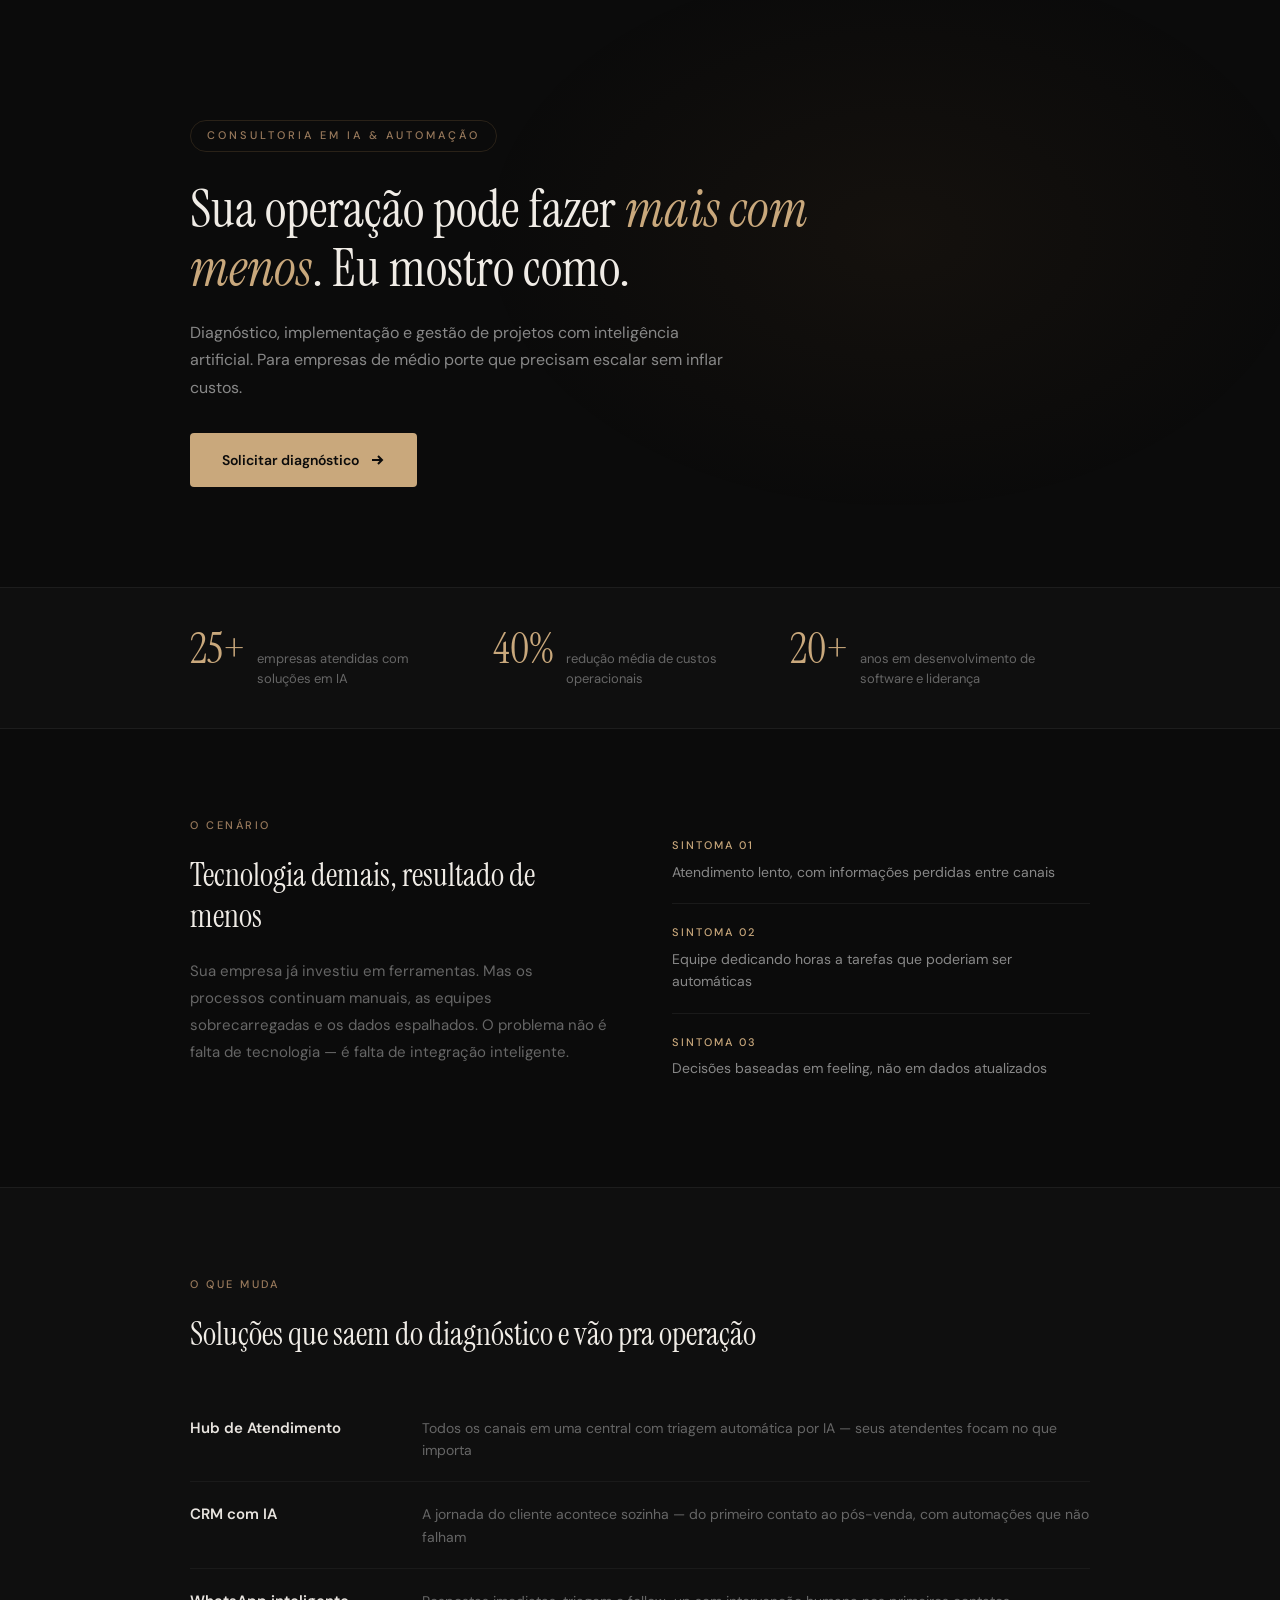
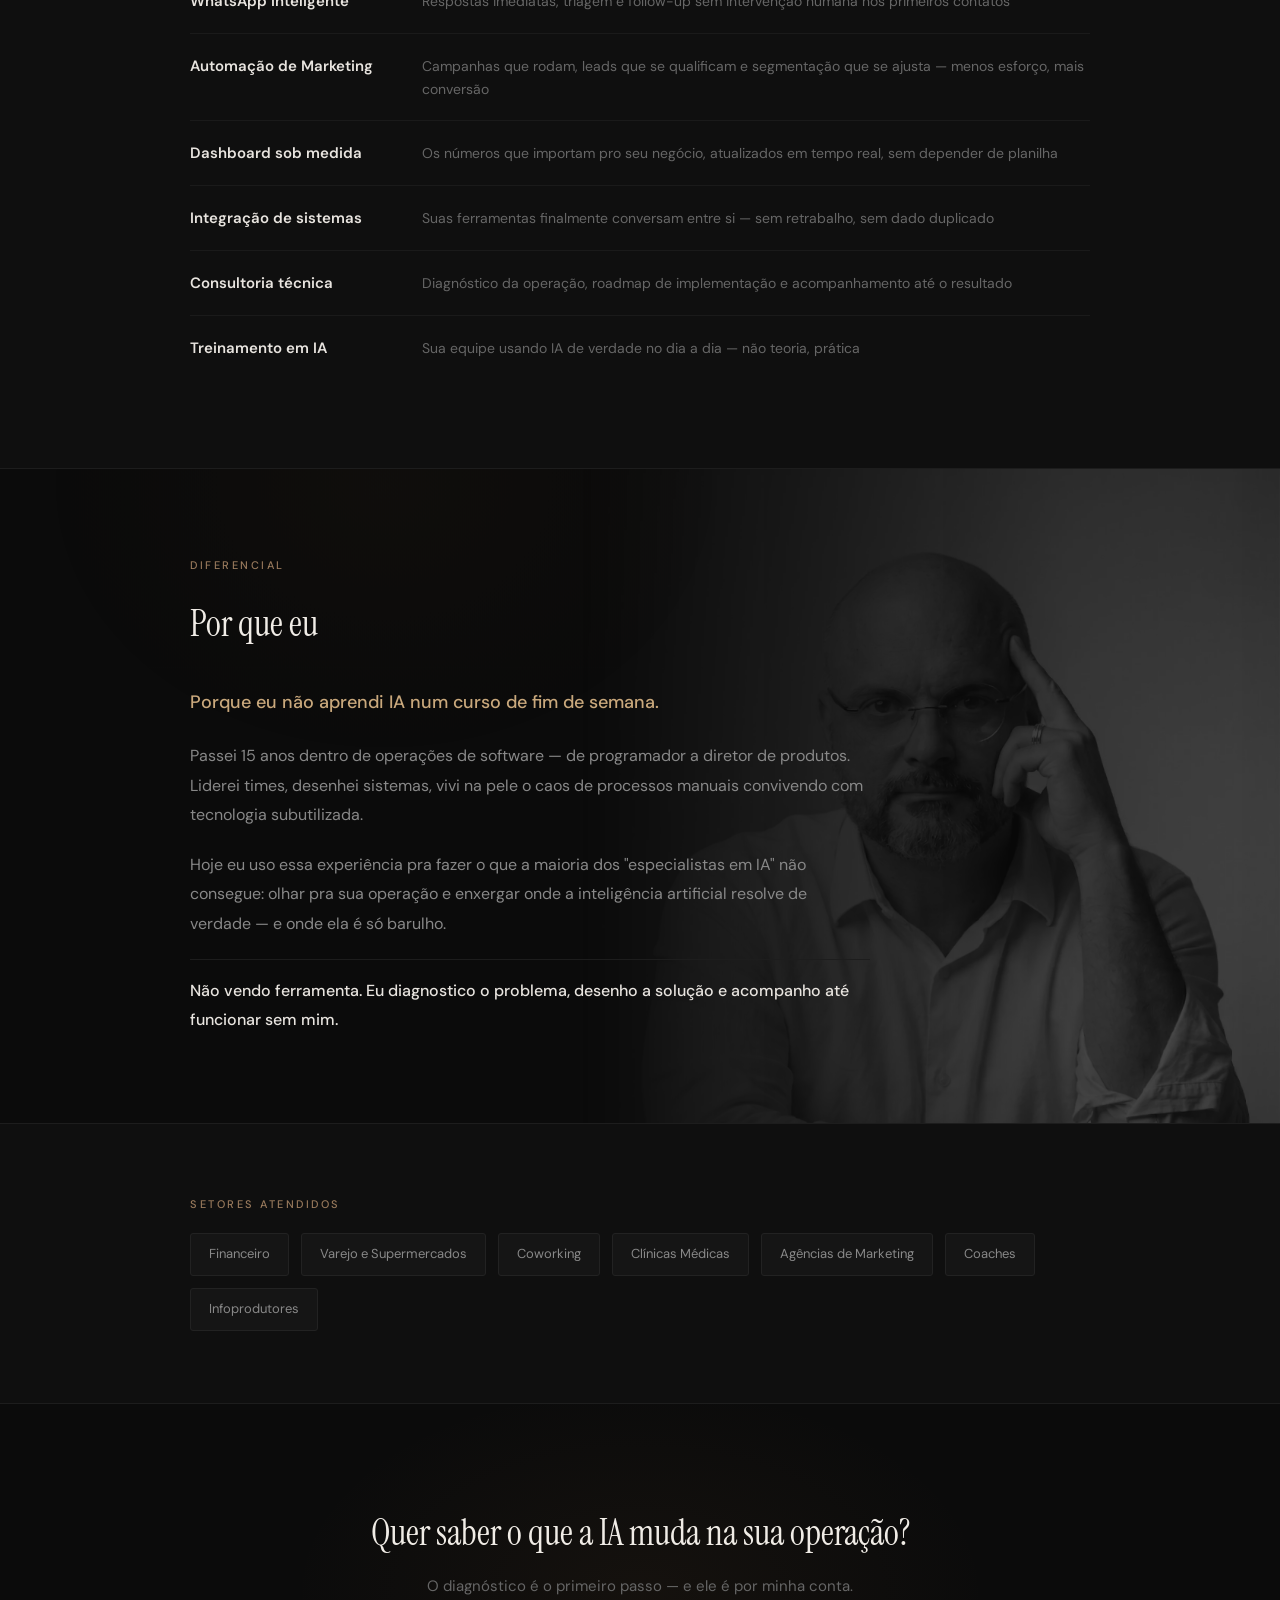
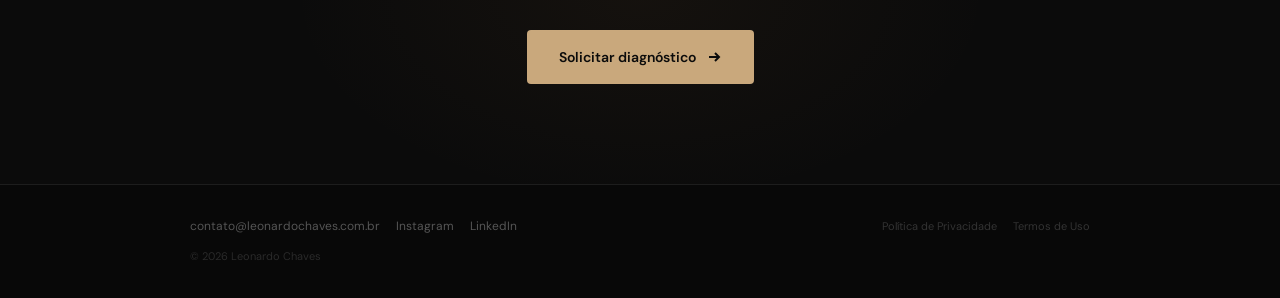
==== index.html @ d615ae89 "feat: build personal landing page Dark-themed editorial landing page with gold/bronze accents, Instr" ====
<!DOCTYPE html>
<html lang="pt-BR">
<head>
  <meta charset="UTF-8">
  <meta name="viewport" content="width=device-width, initial-scale=1.0">
  <title>Leonardo Chaves — IA + Automação</title>
  <meta name="description" content="Diagnóstico, implementação e gestão de projetos com inteligência artificial. Para empresas de médio porte que precisam escalar sem inflar custos.">
  <meta property="og:title" content="Leonardo Chaves — IA + Automação">
  <meta property="og:description" content="Diagnóstico, implementação e gestão de projetos com inteligência artificial. Para empresas de médio porte que precisam escalar sem inflar custos.">
  <meta property="og:type" content="website">
  <meta property="og:url" content="https://leonardochaves.com.br">
  <link rel="preconnect" href="https://fonts.googleapis.com">
  <link rel="preconnect" href="https://fonts.gstatic.com" crossorigin>
  <link href="https://fonts.googleapis.com/css2?family=DM+Sans:wght@300;400;500;700&family=Instrument+Serif:ital@0;1&display=swap" rel="stylesheet">
  <link rel="stylesheet" href="css/variables.css">
  <link rel="stylesheet" href="css/reset.css">
  <link rel="stylesheet" href="css/layout.css">
  <link rel="stylesheet" href="css/sections.css">
  <link rel="stylesheet" href="css/effects.css">
  <link rel="stylesheet" href="css/responsive.css">
</head>
<body>

  <!-- 1. Hero -->
  <section id="hero" class="hero mouse-glow parallax-bg">
    <div class="glow-overlay"></div>
    <div class="container hero-inner">
      <div class="hero-eyebrow reveal">Consultoria em IA &amp; Automação</div>
      <h1 class="reveal">Sua operação pode fazer <em>mais com menos</em>. Eu mostro como.</h1>
      <p class="hero-body reveal">Diagnóstico, implementação e gestão de projetos com inteligência artificial. Para empresas de médio porte que precisam escalar sem inflar custos.</p>
      <a href="https://wa.me/5531996830378" class="cta-btn reveal" target="_blank" rel="noopener">
        Solicitar diagnóstico
        <svg viewBox="0 0 16 16" fill="none" stroke="currentColor" stroke-width="2" width="16" height="16"><path d="M3 8h10M9 4l4 4-4 4"/></svg>
      </a>
    </div>
  </section>

  <!-- 2. Credenciais -->
  <section id="credentials" class="credentials">
    <div class="container cred-inner">
      <div class="cred-item reveal">
        <span class="cred-num">25+</span>
        <span class="cred-text">empresas atendidas com soluções em IA</span>
      </div>
      <div class="cred-item reveal">
        <span class="cred-num">40%</span>
        <span class="cred-text">redução média de custos operacionais</span>
      </div>
      <div class="cred-item reveal">
        <span class="cred-num">20+</span>
        <span class="cred-text">anos em desenvolvimento de software e liderança</span>
      </div>
    </div>
  </section>

  <!-- 3. O Cenário (Problema) -->
  <section id="problem" class="problem">
    <div class="container problem-inner">
      <div class="problem-left">
        <div class="label reveal">O cenário</div>
        <h2 class="sec-heading reveal">Tecnologia demais, resultado de menos</h2>
        <p class="problem-body reveal">Sua empresa já investiu em ferramentas. Mas os processos continuam manuais, as equipes sobrecarregadas e os dados espalhados. O problema não é falta de tecnologia — é falta de integração inteligente.</p>
      </div>
      <div class="problem-right reveal-group">
        <div class="pain-item reveal">
          <div class="pain-marker">Sintoma 01</div>
          <div class="pain-text">Atendimento lento, com informações perdidas entre canais</div>
        </div>
        <div class="pain-item reveal">
          <div class="pain-marker">Sintoma 02</div>
          <div class="pain-text">Equipe dedicando horas a tarefas que poderiam ser automáticas</div>
        </div>
        <div class="pain-item reveal">
          <div class="pain-marker">Sintoma 03</div>
          <div class="pain-text">Decisões baseadas em feeling, não em dados atualizados</div>
        </div>
      </div>
    </div>
  </section>

  <!-- 4. Soluções -->
  <section id="solutions" class="solutions">
    <div class="container solutions-inner">
      <div class="sol-header">
        <div class="label reveal">O que muda</div>
        <h2 class="sec-heading reveal">Soluções que saem do diagnóstico e vão pra operação</h2>
      </div>
      <div class="reveal-group">
        <div class="sol-row reveal">
          <div class="sol-row-name">Hub de Atendimento</div>
          <div class="sol-row-desc">Todos os canais em uma central com triagem automática por IA — seus atendentes focam no que importa</div>
        </div>
        <div class="sol-row reveal">
          <div class="sol-row-name">CRM com IA</div>
          <div class="sol-row-desc">A jornada do cliente acontece sozinha — do primeiro contato ao pós-venda, com automações que não falham</div>
        </div>
        <div class="sol-row reveal">
          <div class="sol-row-name">WhatsApp inteligente</div>
          <div class="sol-row-desc">Respostas imediatas, triagem e follow-up sem intervenção humana nos primeiros contatos</div>
        </div>
        <div class="sol-row reveal">
          <div class="sol-row-name">Automação de Marketing</div>
          <div class="sol-row-desc">Campanhas que rodam, leads que se qualificam e segmentação que se ajusta — menos esforço, mais conversão</div>
        </div>
        <div class="sol-row reveal">
          <div class="sol-row-name">Dashboard sob medida</div>
          <div class="sol-row-desc">Os números que importam pro seu negócio, atualizados em tempo real, sem depender de planilha</div>
        </div>
        <div class="sol-row reveal">
          <div class="sol-row-name">Integração de sistemas</div>
          <div class="sol-row-desc">Suas ferramentas finalmente conversam entre si — sem retrabalho, sem dado duplicado</div>
        </div>
        <div class="sol-row reveal">
          <div class="sol-row-name">Consultoria técnica</div>
          <div class="sol-row-desc">Diagnóstico da operação, roadmap de implementação e acompanhamento até o resultado</div>
        </div>
        <div class="sol-row reveal">
          <div class="sol-row-name">Treinamento em IA</div>
          <div class="sol-row-desc">Sua equipe usando IA de verdade no dia a dia — não teoria, prática</div>
        </div>
      </div>
    </div>
  </section>

  <!-- 5. Por que eu -->
  <section id="why-me" class="why-me parallax-bg">
    <div class="why-me-photo" aria-hidden="true"></div>
    <div class="container why-me-inner">
      <div class="label reveal">Diferencial</div>
      <h2 class="why-me-heading reveal">Por que eu</h2>
      <div class="why-me-text">
        <p class="reveal">Porque eu não aprendi IA num curso de fim de semana.</p>
        <p class="reveal">Passei 15 anos dentro de operações de software — de programador a diretor de produtos. Liderei times, desenhei sistemas, vivi na pele o caos de processos manuais convivendo com tecnologia subutilizada.</p>
        <p class="reveal">Hoje eu uso essa experiência pra fazer o que a maioria dos "especialistas em IA" não consegue: olhar pra sua operação e enxergar onde a inteligência artificial resolve de verdade — e onde ela é só barulho.</p>
        <p class="reveal">Não vendo ferramenta. Eu diagnostico o problema, desenho a solução e acompanho até funcionar sem mim.</p>
      </div>
    </div>
  </section>

  <!-- 6. Setores -->
  <section id="sectors" class="sectors">
    <div class="container sectors-inner">
      <div class="label reveal">Setores atendidos</div>
      <div class="sector-tags reveal">
        <span class="sector-tag">Financeiro</span>
        <span class="sector-tag">Varejo e Supermercados</span>
        <span class="sector-tag">Coworking</span>
        <span class="sector-tag">Clínicas Médicas</span>
        <span class="sector-tag">Agências de Marketing</span>
        <span class="sector-tag">Coaches</span>
        <span class="sector-tag">Infoprodutores</span>
      </div>
    </div>
  </section>

  <!-- 7. CTA Final -->
  <section id="cta-final" class="cta-section mouse-glow">
    <div class="glow-overlay"></div>
    <div class="container cta-content">
      <h2 class="cta-heading reveal">Quer saber o que a IA muda na sua operação?</h2>
      <p class="cta-sub reveal">O diagnóstico é o primeiro passo — e ele é por minha conta.</p>
      <a href="https://wa.me/5531996830378" class="cta-btn reveal" target="_blank" rel="noopener">
        Solicitar diagnóstico
        <svg viewBox="0 0 16 16" fill="none" stroke="currentColor" stroke-width="2" width="16" height="16"><path d="M3 8h10M9 4l4 4-4 4"/></svg>
      </a>
    </div>
  </section>

  <!-- 8. Rodapé -->
  <footer id="footer" class="footer">
    <div class="container footer-inner">
      <div class="footer-left">
        <a href="mailto:contato@leonardochaves.com.br">contato@leonardochaves.com.br</a>
        <a href="https://instagram.com/eusouleochaves" target="_blank" rel="noopener">Instagram</a>
        <a href="https://www.linkedin.com/in/eusouleochaves/" target="_blank" rel="noopener">LinkedIn</a>
      </div>
      <div class="footer-right">
        <a href="#">Política de Privacidade</a>
        <a href="#">Termos de Uso</a>
      </div>
    </div>
    <div class="container">
      <div class="footer-copy">© 2026 Leonardo Chaves</div>
    </div>
  </footer>

  <script src="js/main.js"></script>
</body>
</html>
---- css/variables.css ----
:root {
  /* Backgrounds */
  --bg-primary: #0b0b0b;
  --bg-alt: #0f0f0f;
  --bg-deep: #080808;
  --bg-surface: #151515;

  /* Text */
  --text-primary: #f0ece6;
  --text-body: #e8e4df;
  --text-secondary: #888888;
  --text-tertiary: #666666;

  /* Accent */
  --accent: #c9a87c;
  --accent-secondary: #997a5c;
  --accent-glow: rgba(180, 120, 60, 0.06);
  --accent-glow-subtle: rgba(180, 120, 60, 0.03);

  /* Borders */
  --border: #1a1a1a;
  --border-light: #1d1d1d;
  --border-surface: #222222;

  /* Typography */
  --font-display: 'Instrument Serif', serif;
  --font-body: 'DM Sans', sans-serif;

  /* Spacing */
  --section-padding: 88px 40px;
  --section-padding-mobile: 64px 20px;
  --container-max: 900px;

  /* Transitions */
  --transition-fast: 0.2s ease;
  --transition-medium: 0.4s ease;
}
---- css/layout.css ----
.container {
  max-width: var(--container-max);
  margin: 0 auto;
  width: 100%;
}

section {
  padding: var(--section-padding-mobile);
  border-bottom: 1px solid var(--border-light);
}

.label {
  color: var(--accent-secondary);
  font-size: 11px;
  text-transform: uppercase;
  letter-spacing: 2.5px;
  font-weight: 500;
  margin-bottom: 20px;
}

.sec-heading {
  font-family: var(--font-display);
  font-size: 28px;
  font-weight: 400;
  line-height: 1.3;
  color: var(--text-primary);
  margin-bottom: 20px;
}
---- css/sections.css ----
/* ============================================
   Section-specific styles — ordered by page flow
   Mobile-first (base styles)
   ============================================ */

/* --- 1. Hero --- */
.hero {
  padding: 80px 20px 64px;
  background: var(--bg-primary);
  position: relative;
  overflow: hidden;
}

.hero::before {
  content: '';
  position: absolute;
  inset: 0;
  background: radial-gradient(ellipse 600px 400px at 70% 40%, var(--accent-glow), transparent 70%);
  pointer-events: none;
}

.hero-inner {
  position: relative;
  z-index: 1;
}

.hero-eyebrow {
  display: inline-block;
  color: var(--accent-secondary);
  font-size: 11px;
  font-weight: 500;
  text-transform: uppercase;
  letter-spacing: 3px;
  border: 1px solid #2a2218;
  padding: 6px 16px;
  border-radius: 20px;
  margin-bottom: 28px;
}

.hero h1 {
  font-family: var(--font-display);
  font-size: 36px;
  font-weight: 400;
  line-height: 1.15;
  color: var(--text-primary);
  max-width: 700px;
  margin-bottom: 20px;
}

.hero h1 em {
  font-style: italic;
  color: var(--accent);
}

.hero-body {
  font-size: 16px;
  line-height: 1.7;
  color: var(--text-secondary);
  max-width: 540px;
  margin-bottom: 32px;
}

.cta-btn {
  display: inline-flex;
  align-items: center;
  gap: 10px;
  padding: 16px 32px;
  background: var(--accent);
  color: var(--bg-primary);
  font-family: var(--font-body);
  font-size: 14px;
  font-weight: 600;
  border-radius: 4px;
  border: none;
  cursor: pointer;
  transition: background var(--transition-fast), transform var(--transition-fast);
}

.cta-btn svg {
  width: 16px;
  height: 16px;
}

/* --- 2. Credenciais --- */
.credentials {
  background: var(--bg-alt);
  padding: 32px 20px;
}

.cred-inner {
  display: flex;
  flex-direction: column;
  gap: 32px;
}

.cred-item {
  display: flex;
  align-items: baseline;
  gap: 12px;
}

.cred-num {
  font-family: var(--font-display);
  font-size: 36px;
  color: var(--accent);
  line-height: 1;
}

.cred-text {
  color: var(--text-tertiary);
  font-size: 13px;
  line-height: 1.5;
}

/* --- 3. Problema --- */
.problem {
  background: var(--bg-primary);
}

.problem-inner {
  display: flex;
  flex-direction: column;
  gap: 48px;
}

.problem-body {
  color: var(--text-tertiary);
  font-size: 15px;
  line-height: 1.8;
}

.pain-item {
  padding: 20px 0;
  border-bottom: 1px solid var(--border);
}

.pain-item:last-child {
  border-bottom: none;
}

.pain-marker {
  color: var(--accent);
  font-size: 11px;
  text-transform: uppercase;
  letter-spacing: 2px;
  font-weight: 500;
  margin-bottom: 6px;
}

.pain-text {
  color: var(--text-secondary);
  font-size: 14px;
  line-height: 1.6;
}

/* --- 4. Soluções --- */
.solutions {
  background: var(--bg-alt);
}

.sol-header {
  margin-bottom: 40px;
}

.sol-row {
  display: flex;
  flex-direction: column;
  gap: 6px;
  padding: 20px 0;
  border-bottom: 1px solid var(--border);
}

.sol-row:last-child {
  border-bottom: none;
}

.sol-row-name {
  font-size: 15px;
  font-weight: 600;
  color: var(--text-body);
}

.sol-row-desc {
  font-size: 14px;
  color: var(--text-tertiary);
  line-height: 1.6;
}

/* --- 5. Por que eu --- */
.why-me {
  background: var(--bg-primary);
  position: relative;
  overflow: hidden;
}

.why-me::before {
  content: '';
  position: absolute;
  inset: 0;
  background: radial-gradient(ellipse 500px 400px at 30% 50%, var(--accent-glow-subtle), transparent 70%);
  pointer-events: none;
}

.why-me-photo {
  position: absolute;
  top: 0;
  right: 0;
  bottom: 0;
  width: 55%;
  background-image: url('../assets/leo-pensativo.webp');
  background-size: cover;
  background-position: center top;
  filter: grayscale(1);
  opacity: 0.35;
  pointer-events: none;
  -webkit-mask-image: linear-gradient(to right, transparent 0%, rgba(0,0,0,0.3) 30%, rgba(0,0,0,0.7) 70%, rgba(0,0,0,0.8) 100%);
  mask-image: linear-gradient(to right, transparent 0%, rgba(0,0,0,0.3) 30%, rgba(0,0,0,0.7) 70%, rgba(0,0,0,0.8) 100%);
}

.why-me-inner {
  position: relative;
  z-index: 1;
}

.why-me-heading {
  font-family: var(--font-display);
  font-size: 32px;
  font-weight: 400;
  color: var(--text-primary);
  margin-bottom: 36px;
}

.why-me-text {
  max-width: 680px;
}

.why-me-text p {
  color: var(--text-secondary);
  font-size: 15px;
  line-height: 1.85;
  margin-bottom: 20px;
}

.why-me-text p:first-child {
  color: var(--accent);
  font-size: 17px;
  font-weight: 500;
  line-height: 1.6;
  margin-bottom: 24px;
}

.why-me-text p:last-child {
  color: var(--text-body);
  font-size: 15px;
  font-weight: 500;
  margin-bottom: 0;
  padding-top: 16px;
  border-top: 1px solid var(--border-light);
}

/* --- 6. Setores --- */
.sectors {
  background: var(--bg-alt);
  padding: 56px 20px;
}

.sector-tags {
  display: flex;
  flex-wrap: wrap;
  gap: 10px;
}

.sector-tag {
  color: var(--text-secondary);
  font-size: 13px;
  padding: 10px 18px;
  background: var(--bg-surface);
  border: 1px solid var(--border-surface);
  border-radius: 3px;
  transition: border-color var(--transition-fast);
}

.sector-tag:hover {
  border-color: var(--accent-secondary);
}

/* --- 7. CTA Final --- */
.cta-section {
  background: var(--bg-primary);
  padding: 80px 20px;
  text-align: center;
  position: relative;
  overflow: hidden;
}

.cta-section::before {
  content: '';
  position: absolute;
  inset: 0;
  background: radial-gradient(ellipse 500px 300px at 50% 50%, var(--accent-glow), transparent 70%);
  pointer-events: none;
}

.cta-content {
  position: relative;
  z-index: 1;
}

.cta-heading {
  font-family: var(--font-display);
  font-size: 28px;
  font-weight: 400;
  color: var(--text-primary);
  margin-bottom: 12px;
}

.cta-sub {
  color: var(--text-tertiary);
  font-size: 15px;
  margin-bottom: 32px;
}

/* --- 8. Rodapé --- */
.footer {
  background: var(--bg-deep);
  padding: 28px 20px;
  border-bottom: none;
}

.footer-inner {
  display: flex;
  flex-direction: column;
  gap: 16px;
}

.footer-left {
  display: flex;
  flex-wrap: wrap;
  gap: 16px;
}

.footer-left a {
  color: #555;
  font-size: 12px;
  transition: color var(--transition-fast);
}

.footer-left a:hover {
  color: var(--accent);
}

.footer-right {
  display: flex;
  gap: 16px;
}

.footer-right a {
  color: #333;
  font-size: 11px;
}

.footer-copy {
  color: #2a2a2a;
  font-size: 11px;
  margin-top: 12px;
}
---- css/effects.css ----
/* ============================================
   Scroll reveals, mouse gradient, parallax,
   hover transitions
   ============================================ */

/* --- Scroll reveal --- */
.reveal {
  opacity: 0;
  transform: translateY(24px);
  transition: opacity 0.7s ease, transform 0.7s ease;
}

.reveal.visible {
  opacity: 1;
  transform: translateY(0);
}

/* Stagger children in groups */
.reveal-group .reveal:nth-child(1) { transition-delay: 0s; }
.reveal-group .reveal:nth-child(2) { transition-delay: 0.1s; }
.reveal-group .reveal:nth-child(3) { transition-delay: 0.15s; }
.reveal-group .reveal:nth-child(4) { transition-delay: 0.2s; }
.reveal-group .reveal:nth-child(5) { transition-delay: 0.25s; }
.reveal-group .reveal:nth-child(6) { transition-delay: 0.3s; }
.reveal-group .reveal:nth-child(7) { transition-delay: 0.35s; }
.reveal-group .reveal:nth-child(8) { transition-delay: 0.4s; }

/* --- Mouse-following gradient --- */
.mouse-glow {
  position: relative;
}

.mouse-glow .glow-overlay {
  position: absolute;
  inset: 0;
  pointer-events: none;
  opacity: 0;
  transition: opacity 0.3s ease;
  z-index: 0;
}

.mouse-glow:hover .glow-overlay {
  opacity: 1;
}

.mouse-glow > *:not(.glow-overlay) {
  position: relative;
  z-index: 1;
}

/* --- Parallax --- */
.parallax-bg::before {
  transform: translateY(var(--parallax-y, 0));
  will-change: transform;
}

/* --- Button hover --- */
.cta-btn:hover {
  background: #d4b88e;
  transform: translateY(-1px);
}

.cta-btn:active {
  transform: translateY(0);
}
---- css/responsive.css ----
/* ============================================
   Desktop overrides (min-width: 768px)
   Mobile-first: base styles are in sections.css
   ============================================ */

@media (min-width: 768px) {
  section {
    padding: var(--section-padding);
  }

  /* Hero */
  .hero {
    padding: 120px 40px 100px;
  }

  .hero h1 {
    font-size: 52px;
  }

  /* Headings */
  .sec-heading {
    font-size: 32px;
  }

  /* Credentials */
  .credentials {
    padding: 40px;
  }

  .cred-inner {
    flex-direction: row;
    gap: 48px;
  }

  .cred-num {
    font-size: 42px;
  }

  /* Problem */
  .problem-inner {
    display: grid;
    grid-template-columns: 1fr 1fr;
    gap: 64px;
  }

  /* Solutions */
  .sol-row {
    display: grid;
    grid-template-columns: 200px 1fr;
    gap: 32px;
    align-items: baseline;
    flex-direction: row;
  }

  /* Why Me */
  .why-me-heading {
    font-size: 36px;
  }

  .why-me-text p {
    font-size: 16px;
  }

  .why-me-text p:first-child {
    font-size: 18px;
  }

  .why-me-text p:last-child {
    font-size: 16px;
  }

  /* Sectors */
  .sectors {
    padding: 72px 40px;
  }

  .sector-tags {
    gap: 12px;
  }

  /* CTA Final */
  .cta-section {
    padding: 100px 40px;
  }

  .cta-heading {
    font-size: 36px;
  }

  /* Footer */
  .footer {
    padding: 32px 40px;
  }

  .footer-inner {
    flex-direction: row;
    justify-content: space-between;
    align-items: center;
  }
}
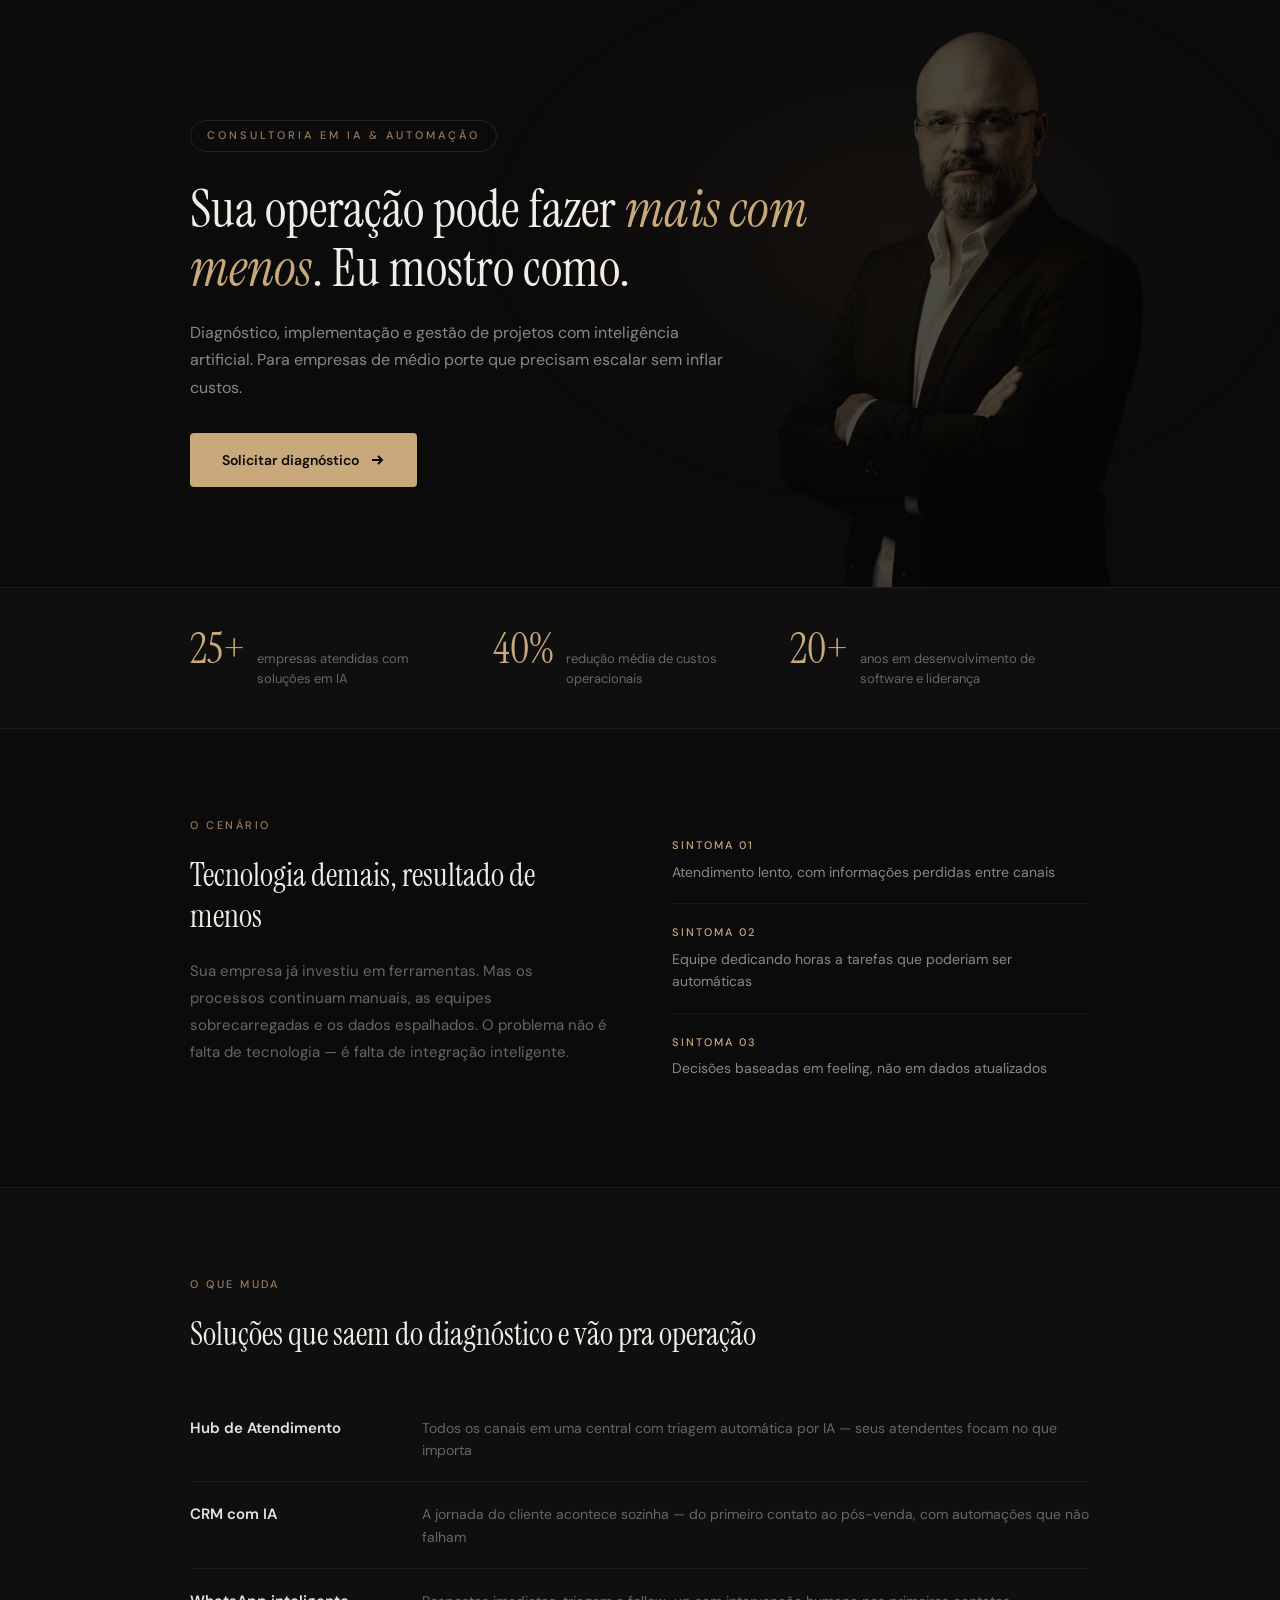
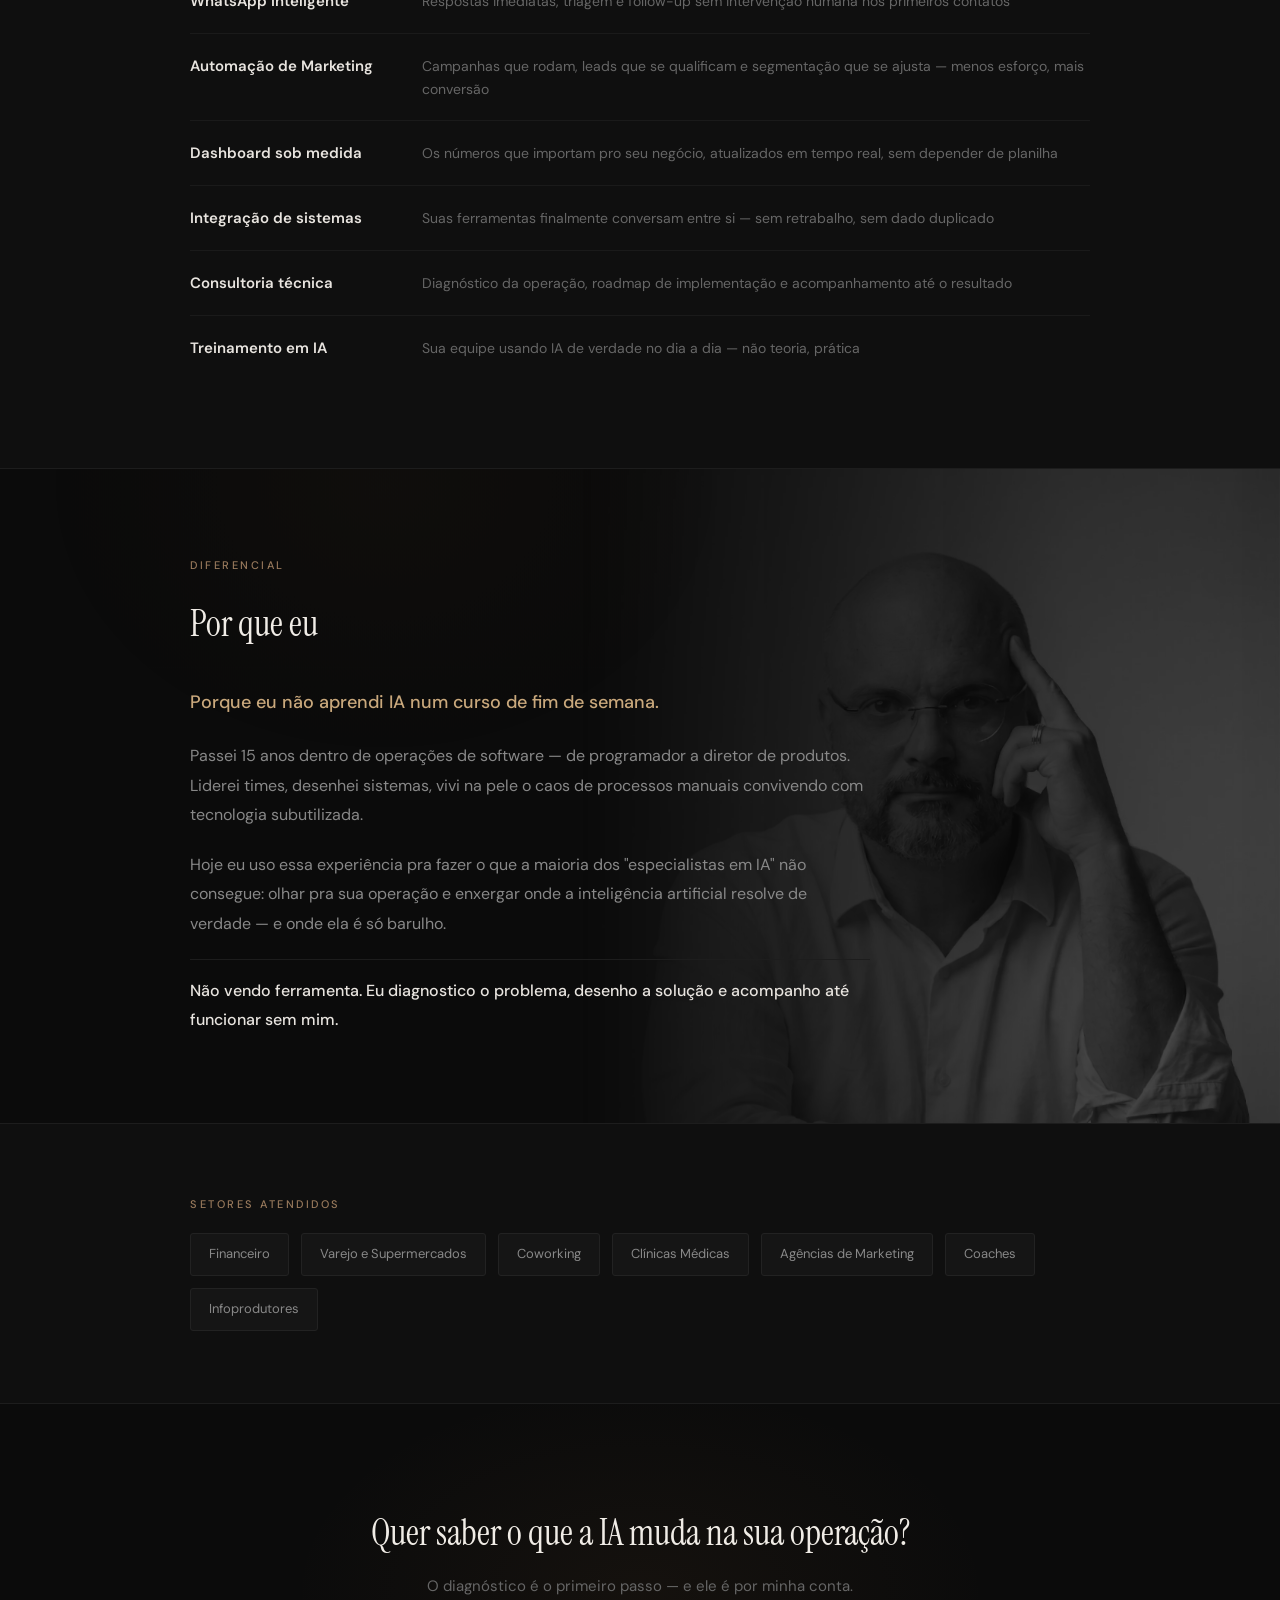
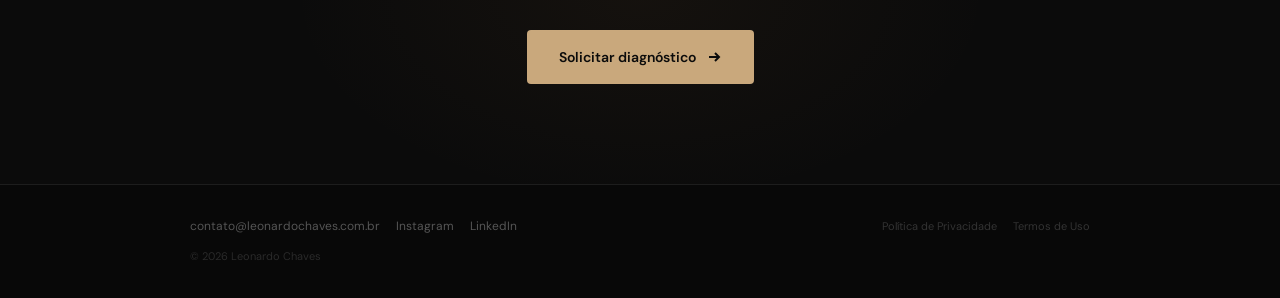
==== commit 83a77280: "feat: add hero photo with duotone gold treatment Professional photo positioned on the right side of " ====
--- a/index.html
+++ b/index.html
@@ -24,6 +24,7 @@
   <!-- 1. Hero -->
   <section id="hero" class="hero mouse-glow parallax-bg">
     <div class="glow-overlay"></div>
+    <div class="hero-photo" aria-hidden="true"></div>
     <div class="container hero-inner">
       <div class="hero-eyebrow reveal">Consultoria em IA &amp; Automação</div>
       <h1 class="reveal">Sua operação pode fazer <em>mais com menos</em>. Eu mostro como.</h1>
@@ -175,8 +176,8 @@
         <a href="https://www.linkedin.com/in/eusouleochaves/" target="_blank" rel="noopener">LinkedIn</a>
       </div>
       <div class="footer-right">
-        <a href="#">Política de Privacidade</a>
-        <a href="#">Termos de Uso</a>
+        <a href="/politicas-de-privacidade">Política de Privacidade</a>
+        <a href="/termos-de-uso">Termos de Uso</a>
       </div>
     </div>
     <div class="container">
--- a/css/sections.css
+++ b/css/sections.css
@@ -5,7 +5,7 @@
 
 /* --- 1. Hero --- */
 .hero {
-  padding: 80px 20px 64px;
+  padding: 80px 20px 124px;
   background: var(--bg-primary);
   position: relative;
   overflow: hidden;
@@ -17,6 +17,25 @@
   inset: 0;
   background: radial-gradient(ellipse 600px 400px at 70% 40%, var(--accent-glow), transparent 70%);
   pointer-events: none;
+}
+
+/* Hero photo — duotone gold treatment */
+.hero-photo {
+  position: absolute;
+  top: -10px;
+  right: -258px;
+  bottom: 0;
+  left: 0;
+  background-image: url('../assets/leo-apresentacao.webp');
+  background-size: auto 110%;
+  background-position: center bottom;
+  background-repeat: no-repeat;
+  filter: sepia(0.6) saturate(0.8) brightness(0.55) contrast(1.15);
+  opacity: 0.7;
+  pointer-events: none;
+  -webkit-mask-image: linear-gradient(to bottom, transparent 0%, rgba(0,0,0,0.5) 30%, rgba(0,0,0,0.8) 100%);
+  mask-image: linear-gradient(to bottom, transparent 0%, rgba(0,0,0,0.5) 30%, rgba(0,0,0,0.8) 100%);
+  z-index: 0;
 }
 
 .hero-inner {
--- a/css/effects.css
+++ b/css/effects.css
@@ -43,7 +43,7 @@
   opacity: 1;
 }
 
-.mouse-glow > *:not(.glow-overlay) {
+.mouse-glow > *:not(.glow-overlay):not(.hero-photo) {
   position: relative;
   z-index: 1;
 }
--- a/css/responsive.css
+++ b/css/responsive.css
@@ -11,6 +11,18 @@
   /* Hero */
   .hero {
     padding: 120px 40px 100px;
+  }
+
+  .hero-photo {
+    top: 0;
+    right: 10%;
+    bottom: -40px;
+    left: auto;
+    height: auto;
+    width: 55%;
+    background-position: right bottom;
+    -webkit-mask-image: linear-gradient(to right, transparent 0%, rgba(0,0,0,0.5) 35%, rgba(0,0,0,0.8) 100%);
+    mask-image: linear-gradient(to right, transparent 0%, rgba(0,0,0,0.5) 35%, rgba(0,0,0,0.8) 100%);
   }
 
   .hero h1 {
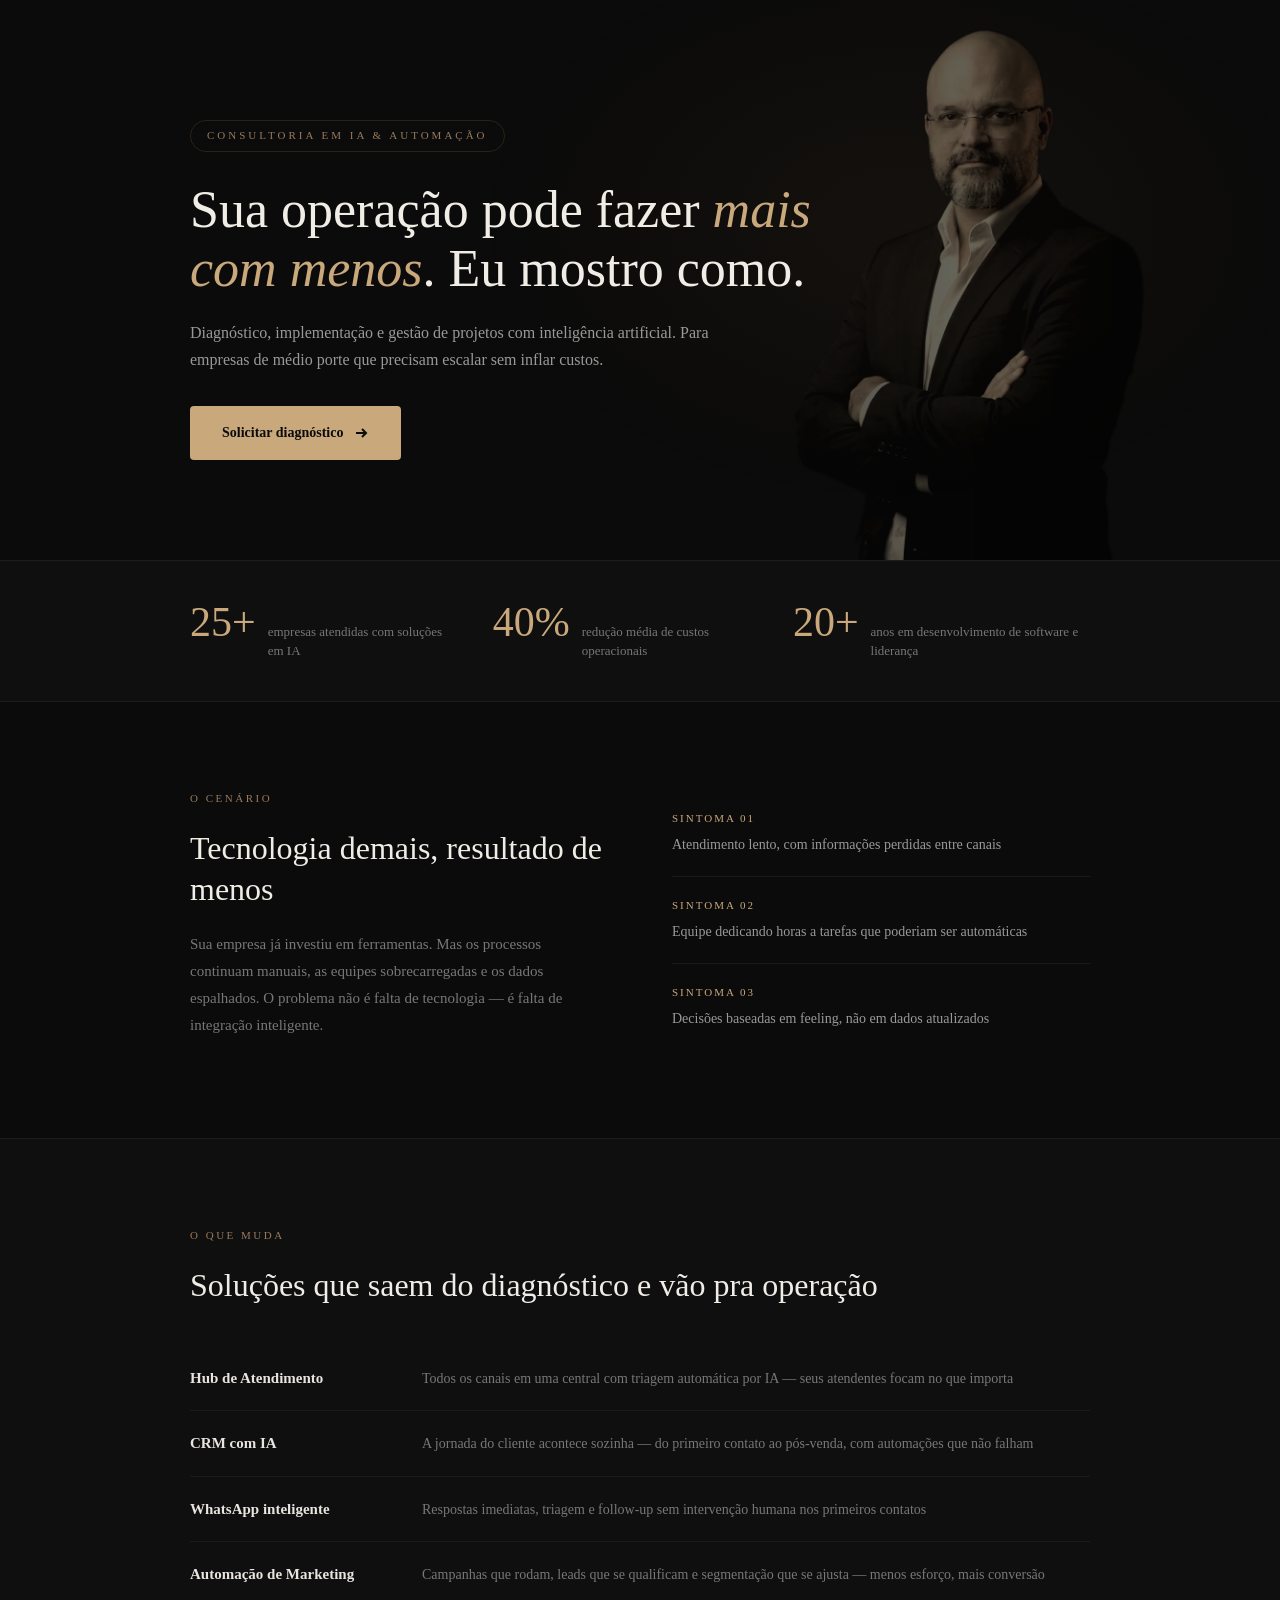
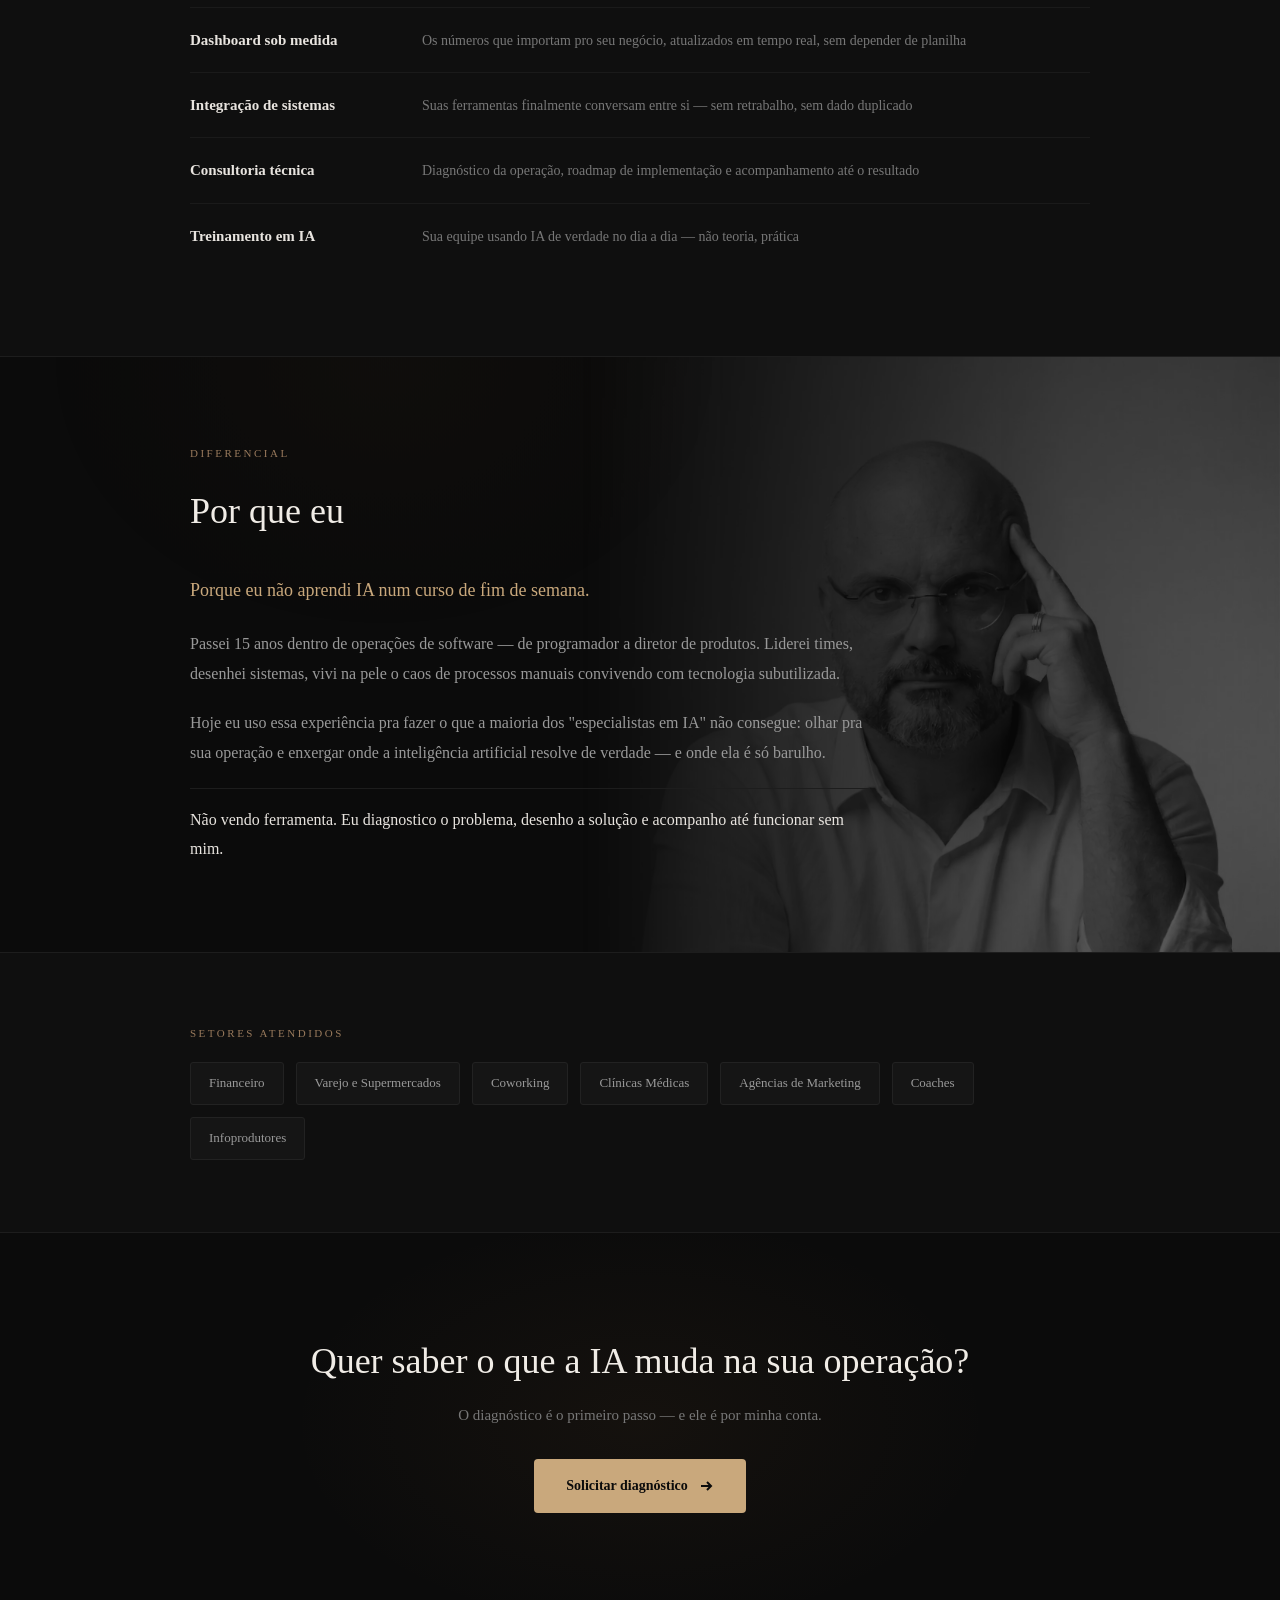
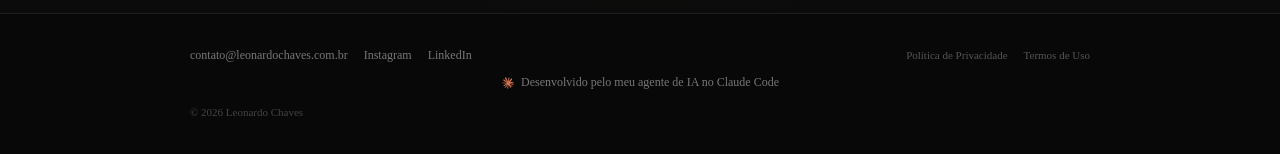
==== commit f32d7e2b: "feat: improve contrast, brighten images, add Claude credit, switch to Georgia font - Increase text c" ====
--- a/index.html
+++ b/index.html
@@ -181,6 +181,12 @@
       </div>
     </div>
     <div class="container">
+      <div class="footer-credit">
+        <svg class="claude-icon" xmlns="http://www.w3.org/2000/svg" width="14" height="14" viewBox="0 0 128 128" fill="currentColor">
+          <path d="M32.4286 81.1404L52.8708 69.6696L53.2129 68.6699L52.8708 68.1174H51.8711L48.4509 67.9069L36.7696 67.5912L26.6406 67.1702L16.8273 66.6441L14.3543 66.1179L12.0391 63.066L12.2758 61.5401L14.3543 60.1457L17.3272 60.4088L23.9045 60.8561L33.7704 61.5401L40.9265 61.961L51.5291 63.066H53.2129L53.4496 62.382L52.8708 61.961L52.4236 61.5401L42.2156 54.6208L31.1658 47.3069L25.3778 43.0974L22.247 40.9664L20.6685 38.9669L19.9844 34.5995L22.8258 31.4688L26.6406 31.7318L27.6141 31.9949L31.4815 34.9679L39.7426 41.361L50.5293 49.3064L52.1079 50.6218L52.7393 50.1746L52.8182 49.8588L52.1079 48.6749L46.2409 38.0723L39.9794 27.2856L37.1906 22.8131L36.4539 20.1295C36.1908 19.0245 36.0067 18.1037 36.0067 16.9724L39.2427 12.5788L41.0317 12L45.3464 12.5788L47.1618 14.1573L49.8453 20.2874L54.1863 29.9428L60.9214 43.0711L62.8946 46.9648L63.947 50.5692L64.3416 51.6742H65.0257V51.0428L65.5781 43.6499L66.6042 34.5732L67.604 22.892L67.946 19.6033L69.5771 15.657L72.8132 13.5259L75.3388 14.7361L77.4173 17.7091L77.1279 19.6296L75.8913 27.6539L73.4709 40.2297L71.8923 48.6486H72.8132L73.8655 47.5963L78.1276 41.9398L85.2837 32.9947L88.4408 29.443L92.1241 25.5229L94.4919 23.6549H98.9644L102.253 28.5484L100.78 33.5998L96.1757 39.4404L92.3608 44.3865L86.8885 51.7531L83.4684 57.6463L83.7841 58.1199L84.5996 58.041L96.9649 55.4101L103.647 54.1999L111.619 52.8318L115.223 54.5156L115.618 56.2257L114.197 59.7248L105.673 61.8295L95.6758 63.829L80.7848 67.3544L80.6007 67.486L80.8111 67.7491L87.52 68.3805L90.3877 68.5383H97.4122L110.488 69.5118L113.908 71.7743L115.96 74.5368L115.618 76.6415L110.356 79.3251L103.253 77.6413L86.6781 73.6949L80.9953 72.2742H80.206V72.7478L84.9417 77.3782L93.6237 85.2183L104.489 95.321L105.042 97.8204L103.647 99.7936L102.174 99.5831L92.6239 92.4007L88.9407 89.1647L80.6007 82.1401H80.0482V82.8768L81.9687 85.6919L92.1241 100.951L92.6502 105.634L91.9136 107.16L89.2827 108.081L86.3887 107.555L80.4428 99.2148L74.3128 89.8224L69.3667 81.4035L68.7616 81.7455L65.8412 113.185L64.4732 114.79L61.3161 116L58.6852 114L57.2908 110.764L58.6852 104.371L60.3689 96.0314L61.737 89.4015L62.9735 81.1667L63.7102 78.4306L63.6576 78.2464L63.0525 78.3253L56.8435 86.8495L47.3985 99.6094L39.9267 107.607L38.1377 108.318L35.0332 106.713L35.3226 103.845L37.059 101.293L47.3985 88.1386L53.6338 79.9828L57.6591 75.2735L57.6328 74.5894H57.396L29.9293 92.427L25.0358 93.0584L22.931 91.0853L23.1941 87.8492L24.1939 86.7969L32.4549 81.1141L32.4286 81.1404Z"/>
+        </svg>
+        Desenvolvido pelo meu agente de IA no Claude Code
+      </div>
       <div class="footer-copy">© 2026 Leonardo Chaves</div>
     </div>
   </footer>
--- a/css/variables.css
+++ b/css/variables.css
@@ -8,8 +8,8 @@
   /* Text */
   --text-primary: #f0ece6;
   --text-body: #e8e4df;
-  --text-secondary: #888888;
-  --text-tertiary: #666666;
+  --text-secondary: #999999;
+  --text-tertiary: #777777;
 
   /* Accent */
   --accent: #c9a87c;
@@ -23,8 +23,8 @@
   --border-surface: #222222;
 
   /* Typography */
-  --font-display: 'Instrument Serif', serif;
-  --font-body: 'DM Sans', sans-serif;
+  --font-display: Georgia, "Times New Roman", Times, serif;
+  --font-body: Georgia, "Times New Roman", Times, serif;
 
   /* Spacing */
   --section-padding: 88px 40px;
--- a/css/sections.css
+++ b/css/sections.css
@@ -30,8 +30,8 @@
   background-size: auto 110%;
   background-position: center bottom;
   background-repeat: no-repeat;
-  filter: sepia(0.6) saturate(0.8) brightness(0.55) contrast(1.15);
-  opacity: 0.7;
+  filter: sepia(0.6) saturate(0.8) brightness(0.65) contrast(1.15);
+  opacity: 0.8;
   pointer-events: none;
   -webkit-mask-image: linear-gradient(to bottom, transparent 0%, rgba(0,0,0,0.5) 30%, rgba(0,0,0,0.8) 100%);
   mask-image: linear-gradient(to bottom, transparent 0%, rgba(0,0,0,0.5) 30%, rgba(0,0,0,0.8) 100%);
@@ -230,7 +230,7 @@
   background-size: cover;
   background-position: center top;
   filter: grayscale(1);
-  opacity: 0.35;
+  opacity: 0.45;
   pointer-events: none;
   -webkit-mask-image: linear-gradient(to right, transparent 0%, rgba(0,0,0,0.3) 30%, rgba(0,0,0,0.7) 70%, rgba(0,0,0,0.8) 100%);
   mask-image: linear-gradient(to right, transparent 0%, rgba(0,0,0,0.3) 30%, rgba(0,0,0,0.7) 70%, rgba(0,0,0,0.8) 100%);
@@ -359,7 +359,7 @@
 }
 
 .footer-left a {
-  color: #555;
+  color: #777;
   font-size: 12px;
   transition: color var(--transition-fast);
 }
@@ -374,12 +374,28 @@
 }
 
 .footer-right a {
-  color: #333;
+  color: #555;
   font-size: 11px;
 }
 
+.footer-credit {
+  display: flex;
+  align-items: center;
+  justify-content: center;
+  gap: 6px;
+  color: #777;
+  font-family: Georgia, "Times New Roman", Times, serif;
+  font-size: 12px;
+  margin-top: 8px;
+}
+
+.footer-credit .claude-icon {
+  flex-shrink: 0;
+  color: #D37354;
+}
+
 .footer-copy {
-  color: #2a2a2a;
+  color: #444;
   font-size: 11px;
   margin-top: 12px;
 }
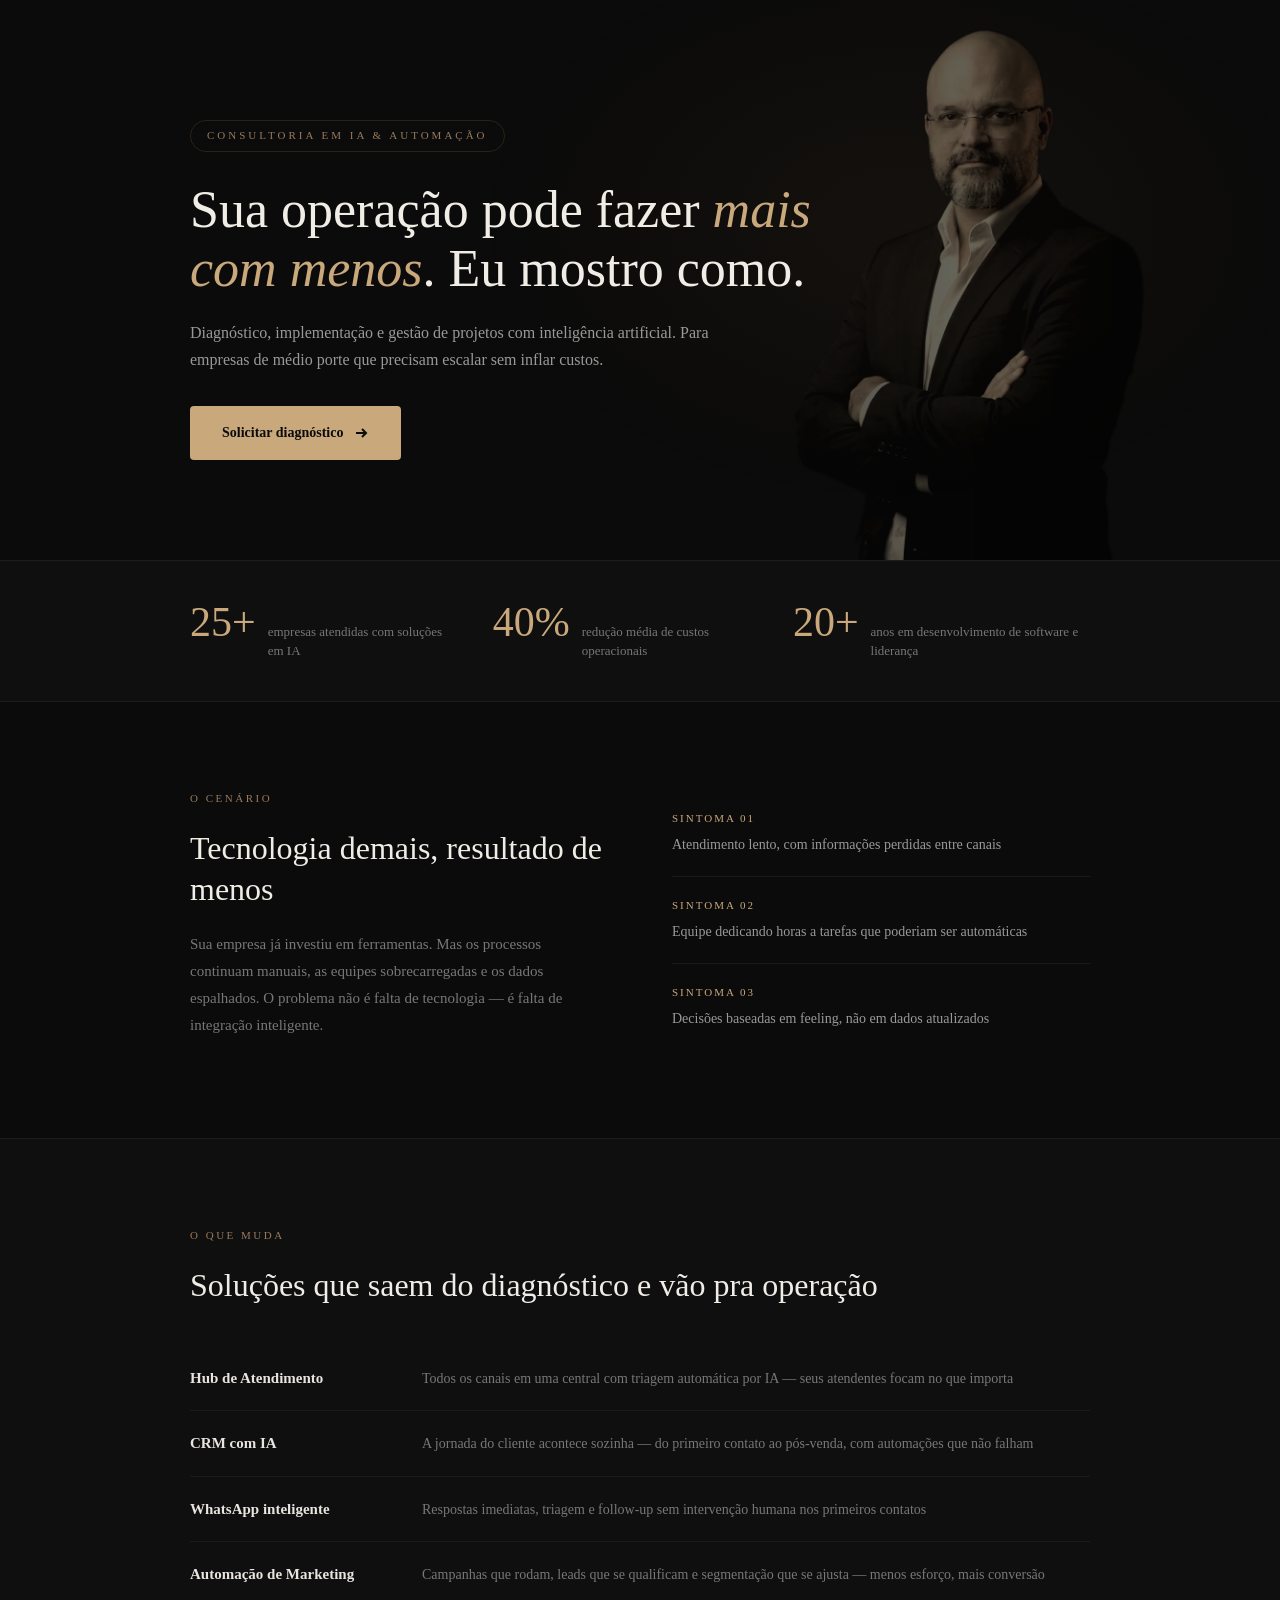
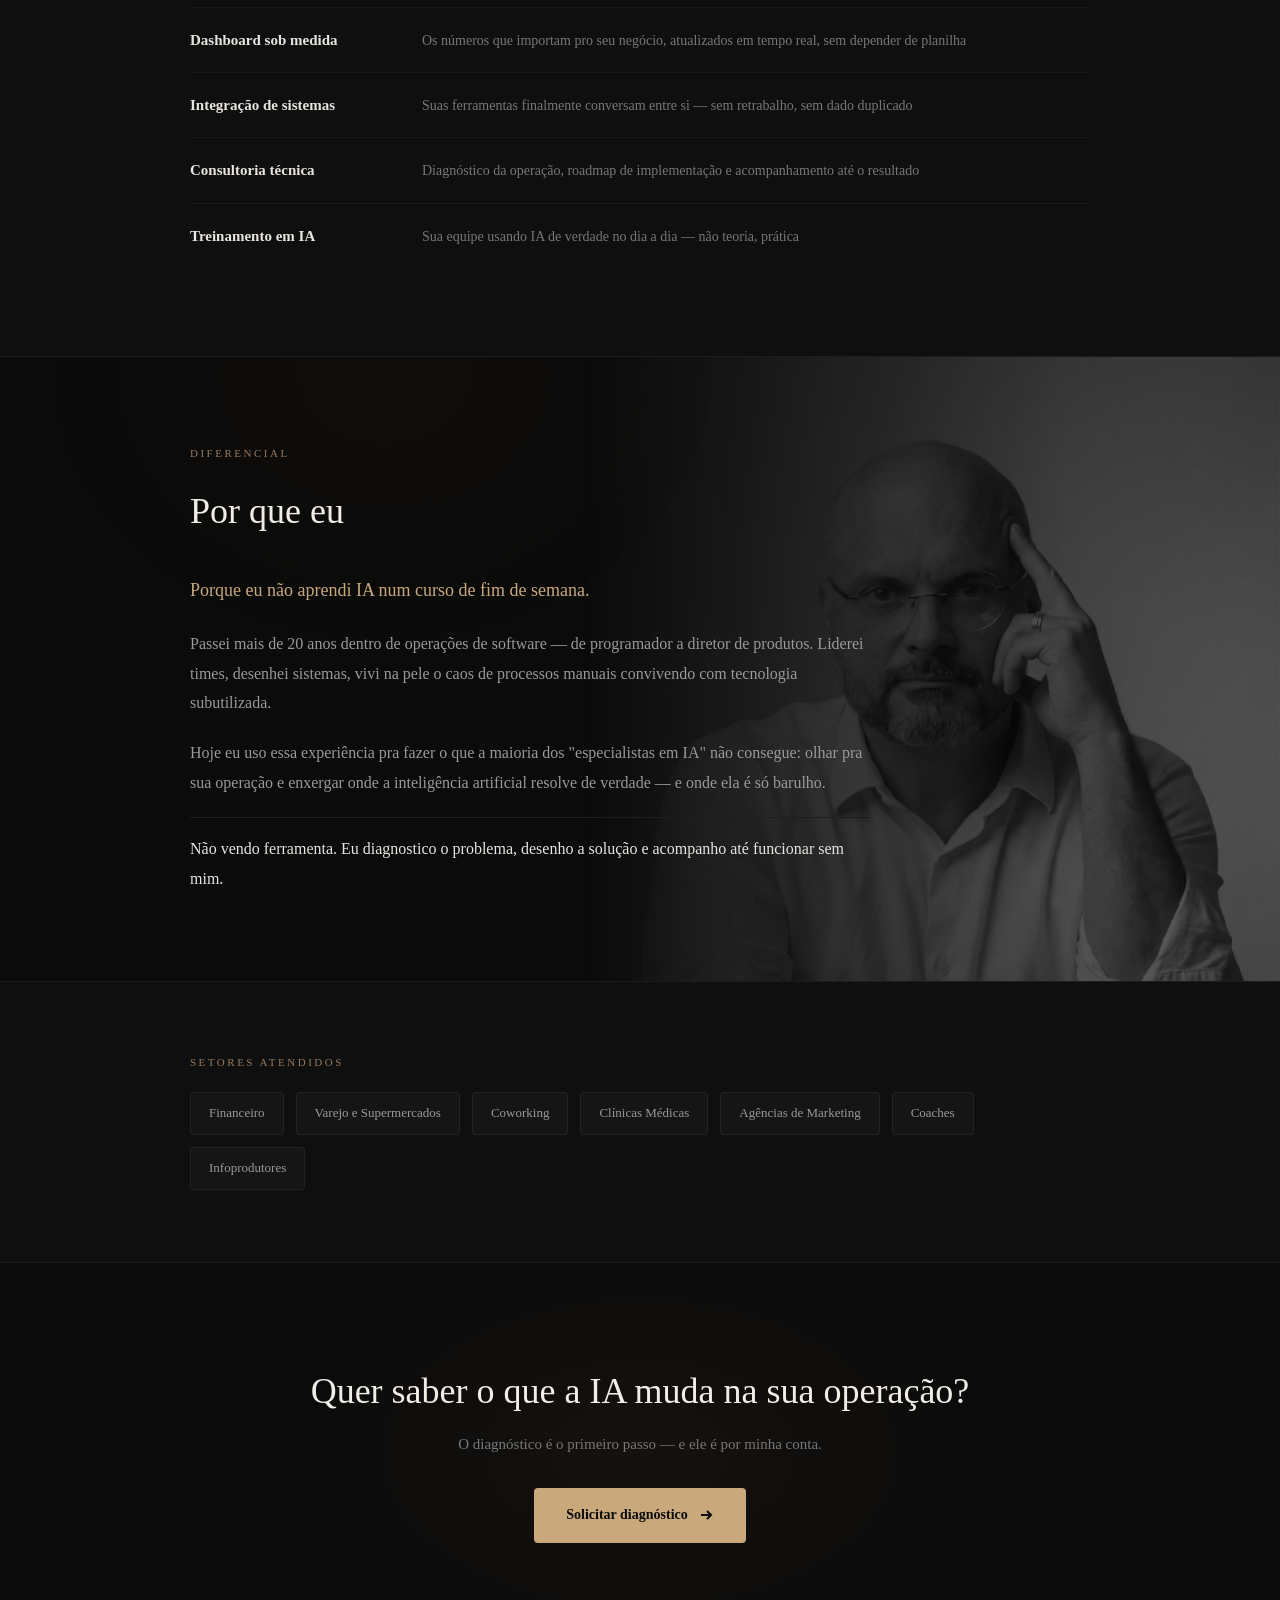
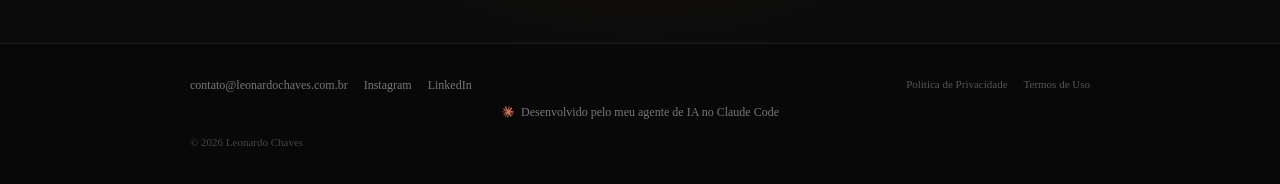
==== commit e8afd4bd: "fix: update experience years from 15 to 20+ in why-me section Aligns with the 20+ years credential i" ====
--- a/index.html
+++ b/index.html
@@ -131,7 +131,7 @@
       <h2 class="why-me-heading reveal">Por que eu</h2>
       <div class="why-me-text">
         <p class="reveal">Porque eu não aprendi IA num curso de fim de semana.</p>
-        <p class="reveal">Passei 15 anos dentro de operações de software — de programador a diretor de produtos. Liderei times, desenhei sistemas, vivi na pele o caos de processos manuais convivendo com tecnologia subutilizada.</p>
+        <p class="reveal">Passei mais de 20 anos dentro de operações de software — de programador a diretor de produtos. Liderei times, desenhei sistemas, vivi na pele o caos de processos manuais convivendo com tecnologia subutilizada.</p>
         <p class="reveal">Hoje eu uso essa experiência pra fazer o que a maioria dos "especialistas em IA" não consegue: olhar pra sua operação e enxergar onde a inteligência artificial resolve de verdade — e onde ela é só barulho.</p>
         <p class="reveal">Não vendo ferramenta. Eu diagnostico o problema, desenho a solução e acompanho até funcionar sem mim.</p>
       </div>
